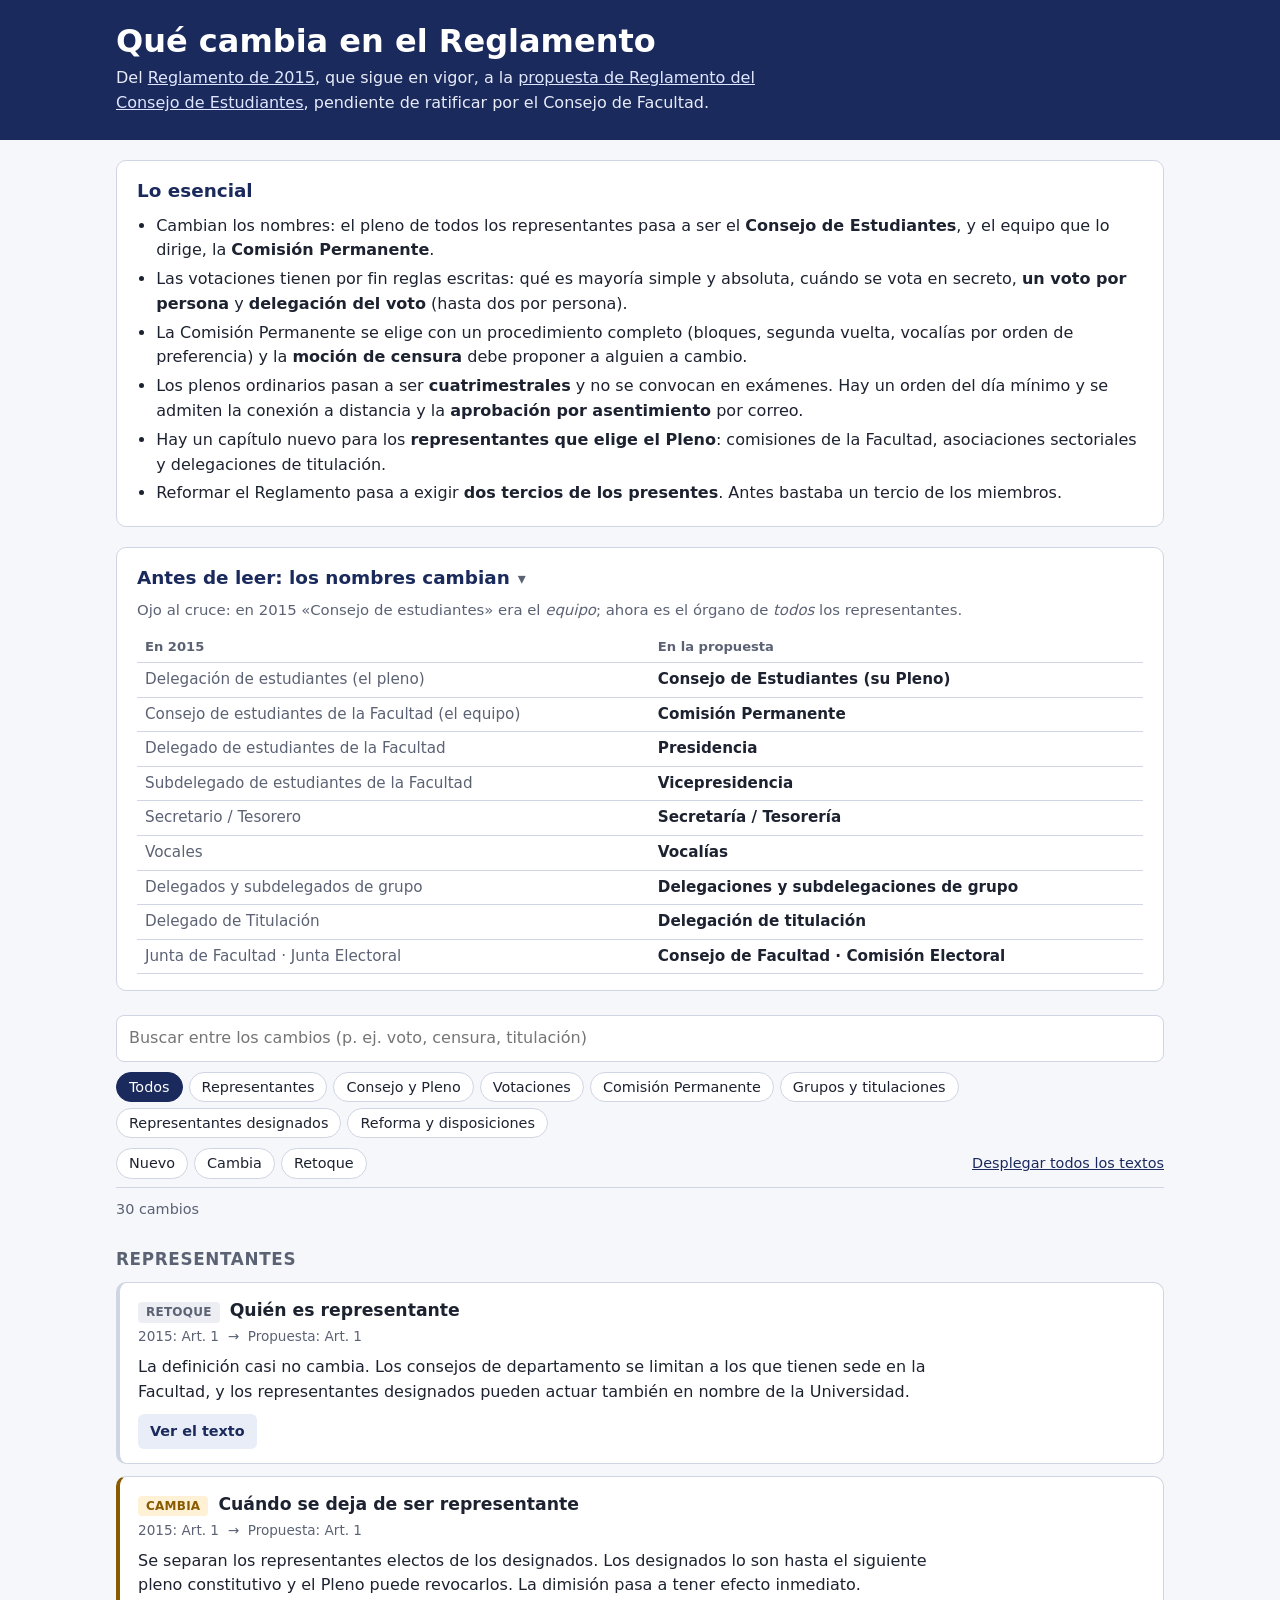
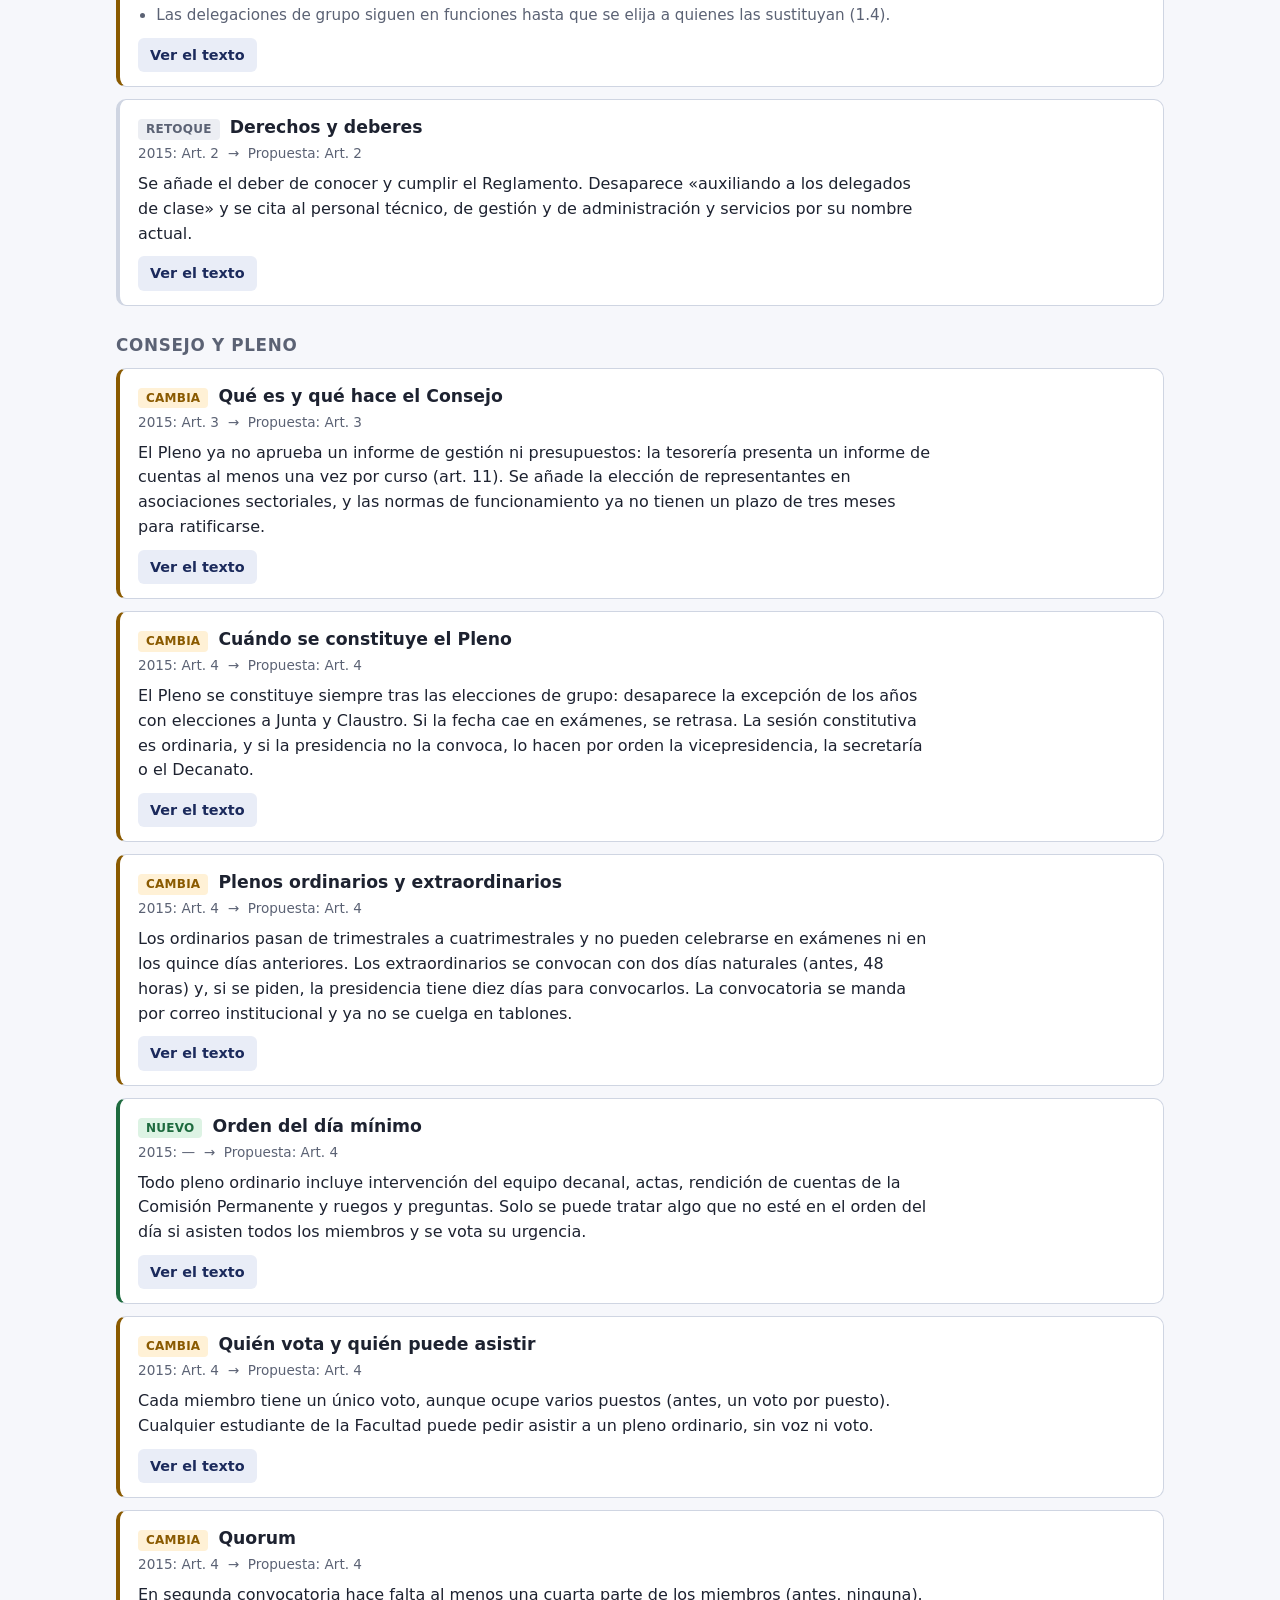
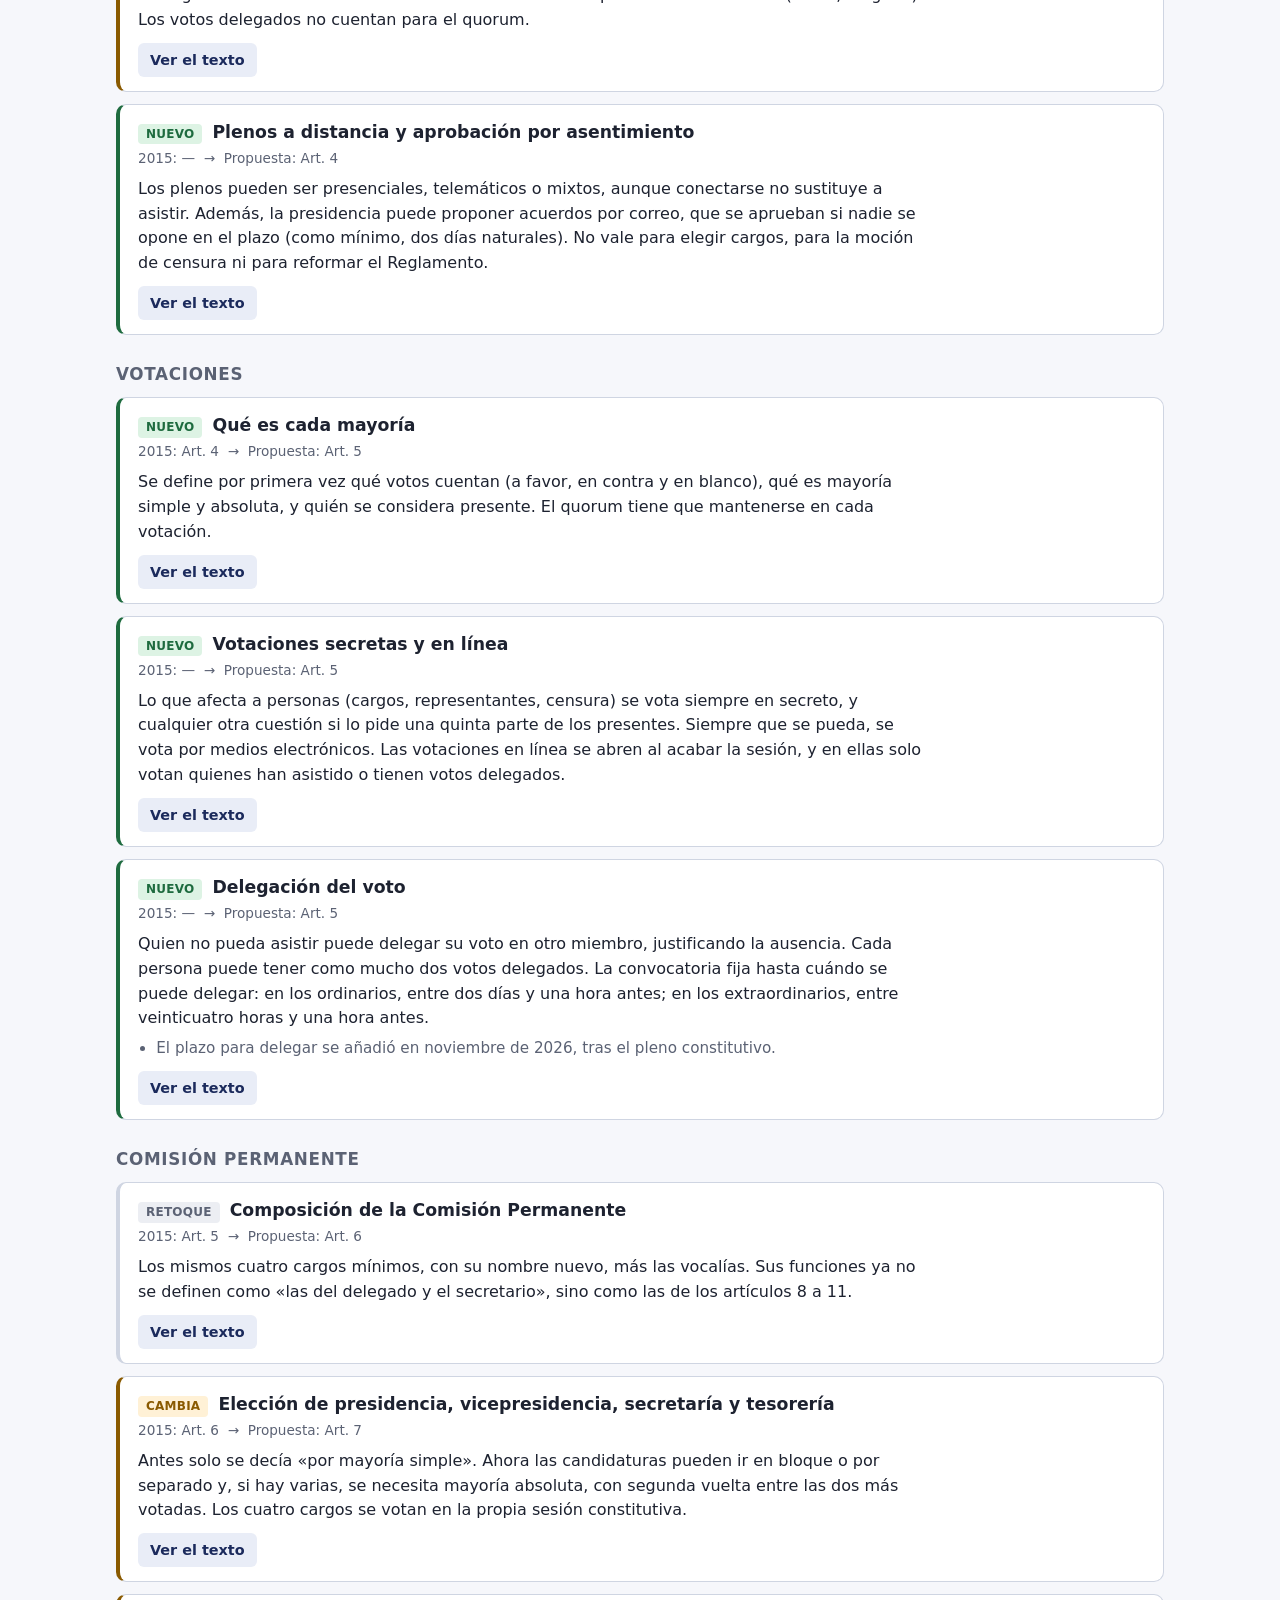
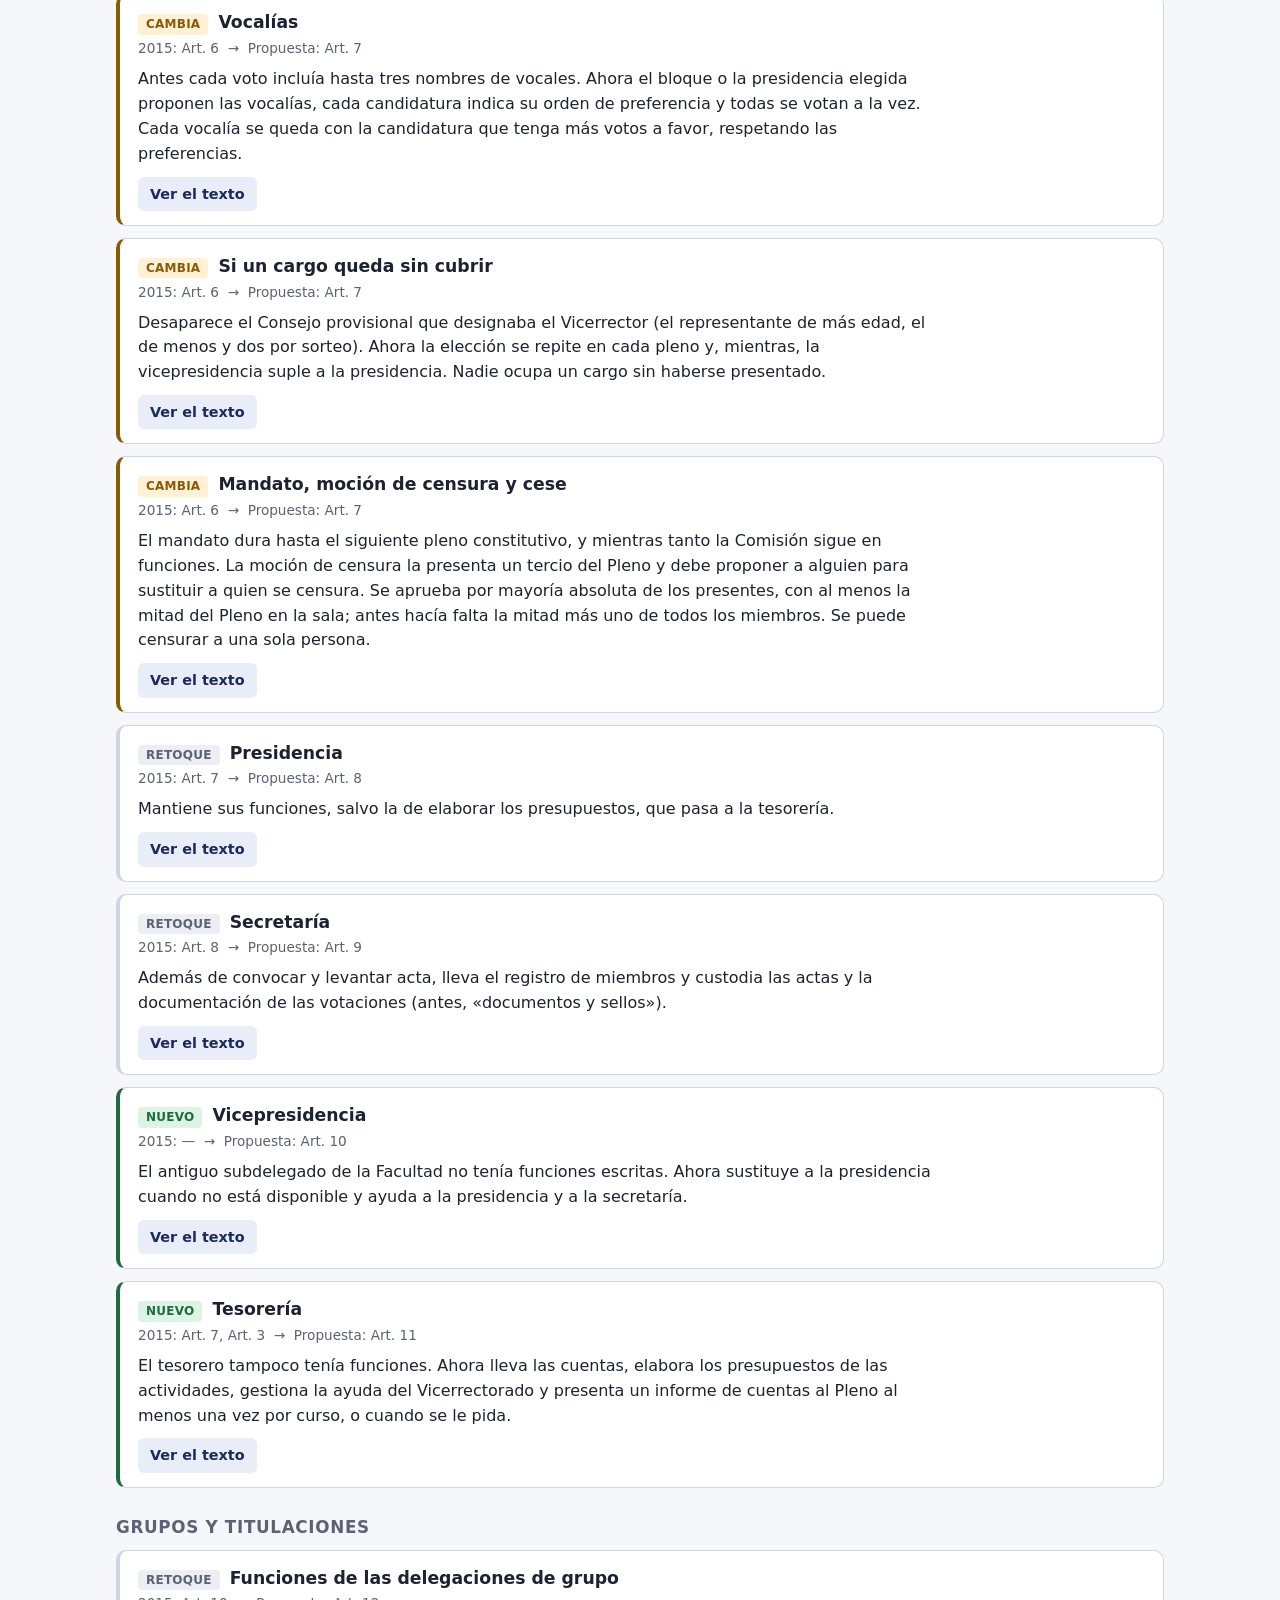
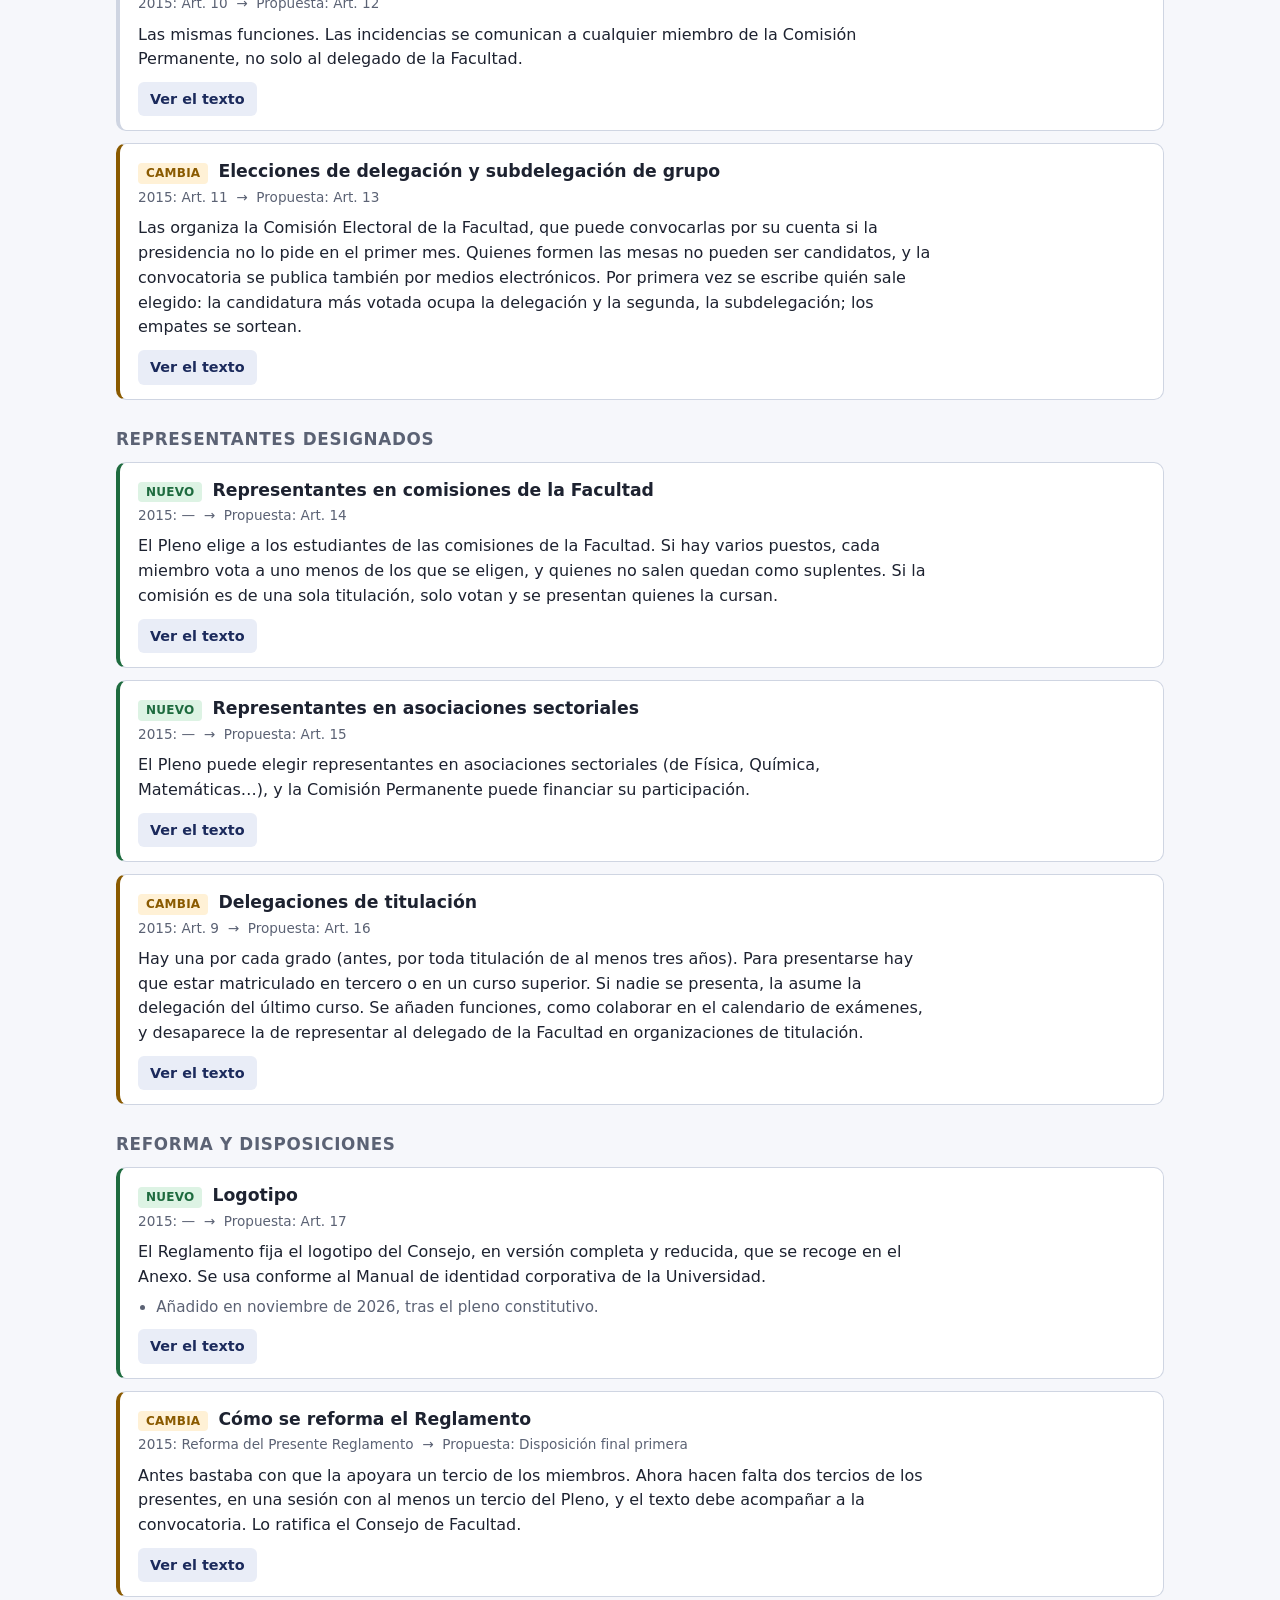
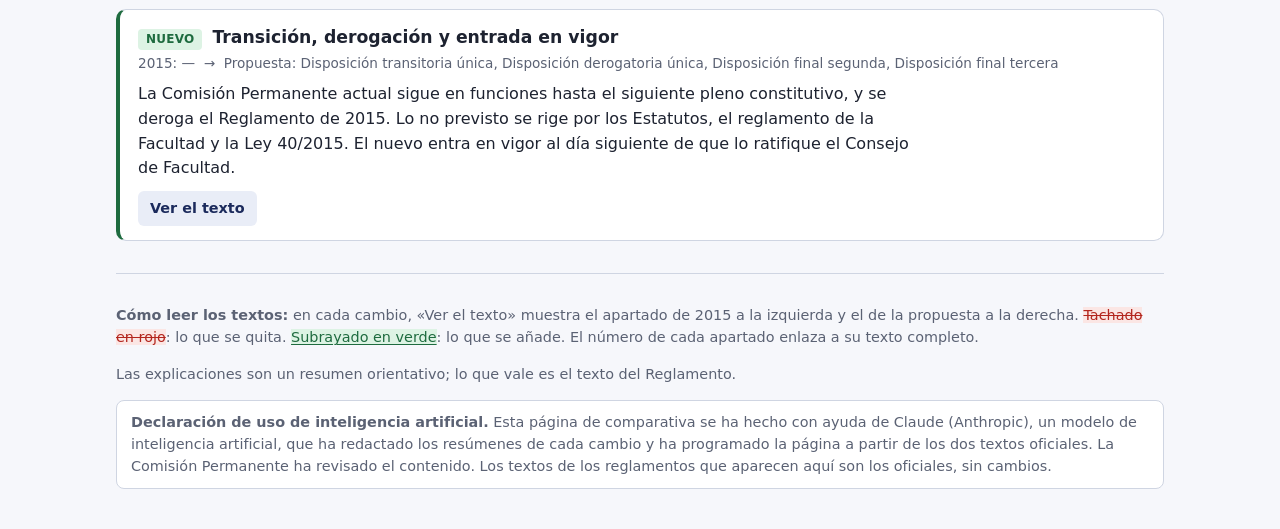
==== comparador/index.html @ 2c2513f0 "Buscador y comparador del Reglamento del Consejo de Estudiantes" ====
<!doctype html>
<html lang="es">
<head>
<meta charset="utf-8">
<meta name="viewport" content="width=device-width, initial-scale=1">
<title>Qué cambia en el Reglamento · Consejo de Estudiantes de Ciencias</title>
<meta name="description" content="Cambios entre el Reglamento de la Delegación de Alumnos de 2015 y la propuesta de Reglamento del Consejo de Estudiantes de la Facultad de Ciencias, tema a tema y con los dos textos lado a lado.">
<link rel="icon" type="image/x-icon" href="../favicon.ico">
<link rel="stylesheet" href="../estilo.css">
<link rel="stylesheet" href="comparador.css">
</head>
<body>
<header class="cabecera">
  <div class="envoltorio">
    <h1>Qué cambia en el Reglamento</h1>
    <p class="entradilla">Del <a id="l-antiguo" target="_top">Reglamento de 2015</a>, que sigue en vigor, a la
      <a id="l-nuevo" target="_top">propuesta de Reglamento del Consejo de Estudiantes</a>, pendiente de ratificar por el Consejo de Facultad.</p>
  </div>
</header>

<main class="envoltorio">
  <section class="bloque" aria-labelledby="t-esencial">
    <h2 id="t-esencial">Lo esencial</h2>
    <ul class="esencial" id="esencial"></ul>
  </section>

  <details class="bloque nombres" open>
    <summary><h2>Antes de leer: los nombres cambian</h2></summary>
    <p class="ayuda">Ojo al cruce: en 2015 «Consejo de estudiantes» era el <em>equipo</em>; ahora es el órgano de <em>todos</em> los representantes.</p>
    <table class="tabla-nombres">
      <thead><tr><th scope="col">En 2015</th><th scope="col">En la propuesta</th></tr></thead>
      <tbody id="nombres"></tbody>
    </table>
  </details>

  <div class="herramientas" id="herramientas">
    <label for="q" class="visualmente-oculto">Buscar entre los cambios</label>
    <input type="search" id="q" placeholder="Buscar entre los cambios (p. ej. voto, censura, titulación)" autocomplete="off">
    <div class="filtros" role="group" aria-label="Filtrar por tema" id="temas"></div>
    <div class="filtros secundarios">
      <div role="group" aria-label="Filtrar por tipo de cambio" id="tipos"></div>
      <button type="button" class="enlace" id="todo">Desplegar todos los textos</button>
    </div>
  </div>
  <p class="estado" id="estado" aria-live="polite"></p>

  <div id="fichas"></div>

  <footer class="pie">
    <p><strong>Cómo leer los textos:</strong> en cada cambio, «Ver el texto» muestra el apartado de 2015 a la izquierda y el de la propuesta a la derecha.
      <del class="d">Tachado en rojo</del>: lo que se quita. <ins class="i">Subrayado en verde</ins>: lo que se añade. El número de cada apartado enlaza a su texto completo.</p>
    <p>Las explicaciones son un resumen orientativo; lo que vale es el texto del Reglamento.</p>
    <p class="ia"><strong>Declaración de uso de inteligencia artificial.</strong> Esta página de comparativa se ha hecho con ayuda de Claude (Anthropic), un modelo de inteligencia artificial,
      que ha redactado los resúmenes de cada cambio y ha programado la página a partir de los dos textos oficiales. La Comisión Permanente ha revisado el contenido.
      Los textos de los reglamentos que aparecen aquí son los oficiales, sin cambios.</p>
  </footer>
</main>
<script src="comparador.js"></script>
</body>
</html>
---- estilo.css ----
/* Estilo común del buscador y del comparador. Solo tema claro: se incrustan en cienzdel.unizar.es, que es claro. */
:root {
  --azul: #1b2a5c;
  --azul-claro: #e9edf7;
  --texto: #1d2230;
  --suave: #5b6274;
  --borde: #cfd5e2;
  --fondo: #f6f7fb;
  --tarjeta: #ffffff;
  --rojo: #b3261e;
  --rojo-fondo: #fbe6e4;
  --verde: #1e6b3f;
  --verde-fondo: #ddf3e4;
  --ambar: #8a5a00;
  --ambar-fondo: #fff1d6;
  --gris-fondo: #eceef3;
  color-scheme: light;
}
* { box-sizing: border-box; }
html { -webkit-text-size-adjust: 100%; }
body { margin: 0; font: 16px/1.55 system-ui, -apple-system, "Segoe UI", Roboto, sans-serif; color: var(--texto); background: var(--fondo); }
a { color: var(--azul); }
.envoltorio { max-width: 1080px; margin: 0 auto; padding: 0 16px; }
button { font: inherit; cursor: pointer; }
:focus-visible { outline: 3px solid color-mix(in srgb, var(--azul) 45%, transparent); outline-offset: 2px; }
mark { background: #ffe58a; color: inherit; padding: 0 1px; border-radius: 2px; }
.visualmente-oculto { position: absolute; width: 1px; height: 1px; overflow: hidden; clip: rect(0 0 0 0); white-space: nowrap; }

input[type="search"] {
  font: inherit; width: 100%; padding: 10px 12px; border: 1px solid var(--borde); border-radius: 8px;
  background: var(--tarjeta); color: var(--texto);
}
input[type="search"]:focus { border-color: var(--azul); }

.chip {
  border: 1px solid var(--borde); background: var(--tarjeta); color: var(--texto);
  border-radius: 999px; padding: 4px 12px; font-size: .9rem; line-height: 1.4;
}
.chip:hover { border-color: var(--azul); }
.chip[aria-pressed="true"] { background: var(--azul); border-color: var(--azul); color: #fff; }

.etiqueta { display: inline-block; font-size: .75rem; font-weight: 700; letter-spacing: .02em; text-transform: uppercase;
  padding: 1px 8px; border-radius: 4px; white-space: nowrap; }
.etiqueta.nuevo { background: var(--verde-fondo); color: var(--verde); }
.etiqueta.cambia { background: var(--ambar-fondo); color: var(--ambar); }
.etiqueta.retoque { background: var(--gris-fondo); color: var(--suave); }
.etiqueta.doc-nuevo { background: var(--azul-claro); color: var(--azul); }
.etiqueta.doc-antiguo { background: var(--gris-fondo); color: var(--suave); }
---- comparador/comparador.css ----
.cabecera { background: var(--azul); color: #fff; padding: 22px 0 24px; }
.cabecera h1 { margin: 0 0 6px; font-size: clamp(1.5rem, 4vw, 2rem); line-height: 1.2; }
.cabecera a { color: #dfe6ff; }
.entradilla { margin: 0; max-width: 68ch; color: #e8ecf8; }

.bloque { background: var(--tarjeta); border: 1px solid var(--borde); border-radius: 10px; padding: 16px 20px; margin: 20px 0; }
.bloque h2 { font-size: 1.15rem; margin: 0 0 8px; color: var(--azul); }
.esencial { margin: 0; padding-left: 1.2em; }
.esencial li { margin: 4px 0; }
.nombres summary { cursor: pointer; list-style: none; }
.nombres summary::-webkit-details-marker { display: none; }
.nombres summary h2 { display: inline; }
.nombres summary::after { content: "▾"; color: var(--suave); margin-left: 8px; }
.nombres:not([open]) summary::after { content: "▸"; }
.ayuda { color: var(--suave); font-size: .93rem; margin: 6px 0 10px; }
.tabla-nombres { border-collapse: collapse; width: 100%; font-size: .95rem; }
.tabla-nombres th, .tabla-nombres td { text-align: left; padding: 5px 8px; border-bottom: 1px solid var(--borde); vertical-align: top; }
.tabla-nombres th { font-size: .82rem; color: var(--suave); font-weight: 600; }
.tabla-nombres td:first-child { color: var(--suave); }
.tabla-nombres td:last-child { font-weight: 600; }

.herramientas { padding: 4px 0 8px; border-bottom: 1px solid var(--borde); }
.reescrito { margin: 10px 0 0; font-size: .82rem; color: var(--suave); font-style: italic; }
.filtros { display: flex; flex-wrap: wrap; gap: 6px; margin-top: 10px; }
.filtros.secundarios { justify-content: space-between; align-items: center; gap: 10px; }
.filtros.secundarios > div { display: flex; flex-wrap: wrap; gap: 6px; }
.chip.t-nuevo[aria-pressed="true"] { background: var(--verde); border-color: var(--verde); }
.chip.t-cambia[aria-pressed="true"] { background: var(--ambar); border-color: var(--ambar); }
.chip.t-retoque[aria-pressed="true"] { background: var(--suave); border-color: var(--suave); }
.enlace { background: none; border: 0; color: var(--azul); text-decoration: underline; padding: 4px 0; font-size: .9rem; }
.estado { color: var(--suave); font-size: .9rem; margin: 10px 0 0; }

.tema { margin: 26px 0 0; }
.tema > h2 { font-size: 1.05rem; text-transform: uppercase; letter-spacing: .04em; color: var(--suave); margin: 0 0 10px; }
.ficha { background: var(--tarjeta); border: 1px solid var(--borde); border-radius: 10px; padding: 14px 18px; margin: 0 0 12px; }
.ficha.nuevo { border-left: 4px solid var(--verde); }
.ficha.cambia { border-left: 4px solid var(--ambar); }
.ficha.retoque { border-left: 4px solid var(--borde); }
.ficha h3 { margin: 0; font-size: 1.08rem; display: flex; gap: 10px; align-items: baseline; flex-wrap: wrap; }
.ficha .donde { font-size: .85rem; color: var(--suave); margin: 2px 0 0; }
.ficha .resumen { margin: 8px 0 0; max-width: 78ch; }
.ficha ul.puntos { margin: 6px 0 0; padding-left: 1.2em; color: var(--suave); font-size: .95rem; }
.ver { margin-top: 10px; background: var(--azul-claro); color: var(--azul); border: 0; border-radius: 6px; padding: 6px 12px; font-size: .9rem; font-weight: 600; }
.ver[aria-expanded="true"] { background: var(--azul); color: #fff; }

.textos { margin-top: 12px; border-top: 1px solid var(--borde); }
.textos-cab, .par { display: grid; grid-template-columns: 1fr 1fr; gap: 0 20px; }
.textos-cab { font-size: .8rem; font-weight: 700; text-transform: uppercase; letter-spacing: .03em; color: var(--suave); padding: 8px 0 2px; }
.par { border-bottom: 1px dashed var(--borde); padding: 8px 0; font-size: .93rem; }
.par:last-child { border-bottom: 0; }
.celda .rot { display: none; }
.celda .ref { font-size: .8rem; font-weight: 700; }
.celda p { margin: 2px 0; }
.celda .vacia { color: var(--suave); font-style: italic; }
.n2 { margin-left: 1.4em !important; }
.n3 { margin-left: 2.8em !important; }
del.d { color: var(--rojo); background: var(--rojo-fondo); text-decoration: line-through; text-decoration-thickness: 1px; }
ins.i { color: var(--verde); background: var(--verde-fondo); text-decoration: underline; text-decoration-thickness: 1px; text-underline-offset: 2px; }
.celda.solo-nuevo ins.i, .celda.solo-antiguo del.d { background: none; text-decoration: none; color: inherit; }

.pie { margin: 32px 0 40px; padding-top: 16px; border-top: 1px solid var(--borde); font-size: .9rem; color: var(--suave); }
.pie .ia { background: var(--tarjeta); border: 1px solid var(--borde); border-radius: 8px; padding: 10px 14px; }

@media (max-width: 720px) {
  .textos-cab { display: none; }
  .par { grid-template-columns: 1fr; gap: 6px; }
  .celda .rot { display: inline-block; font-size: .72rem; font-weight: 700; text-transform: uppercase; color: var(--suave); margin-right: 6px; }
  .ficha { padding: 12px 14px; }
}
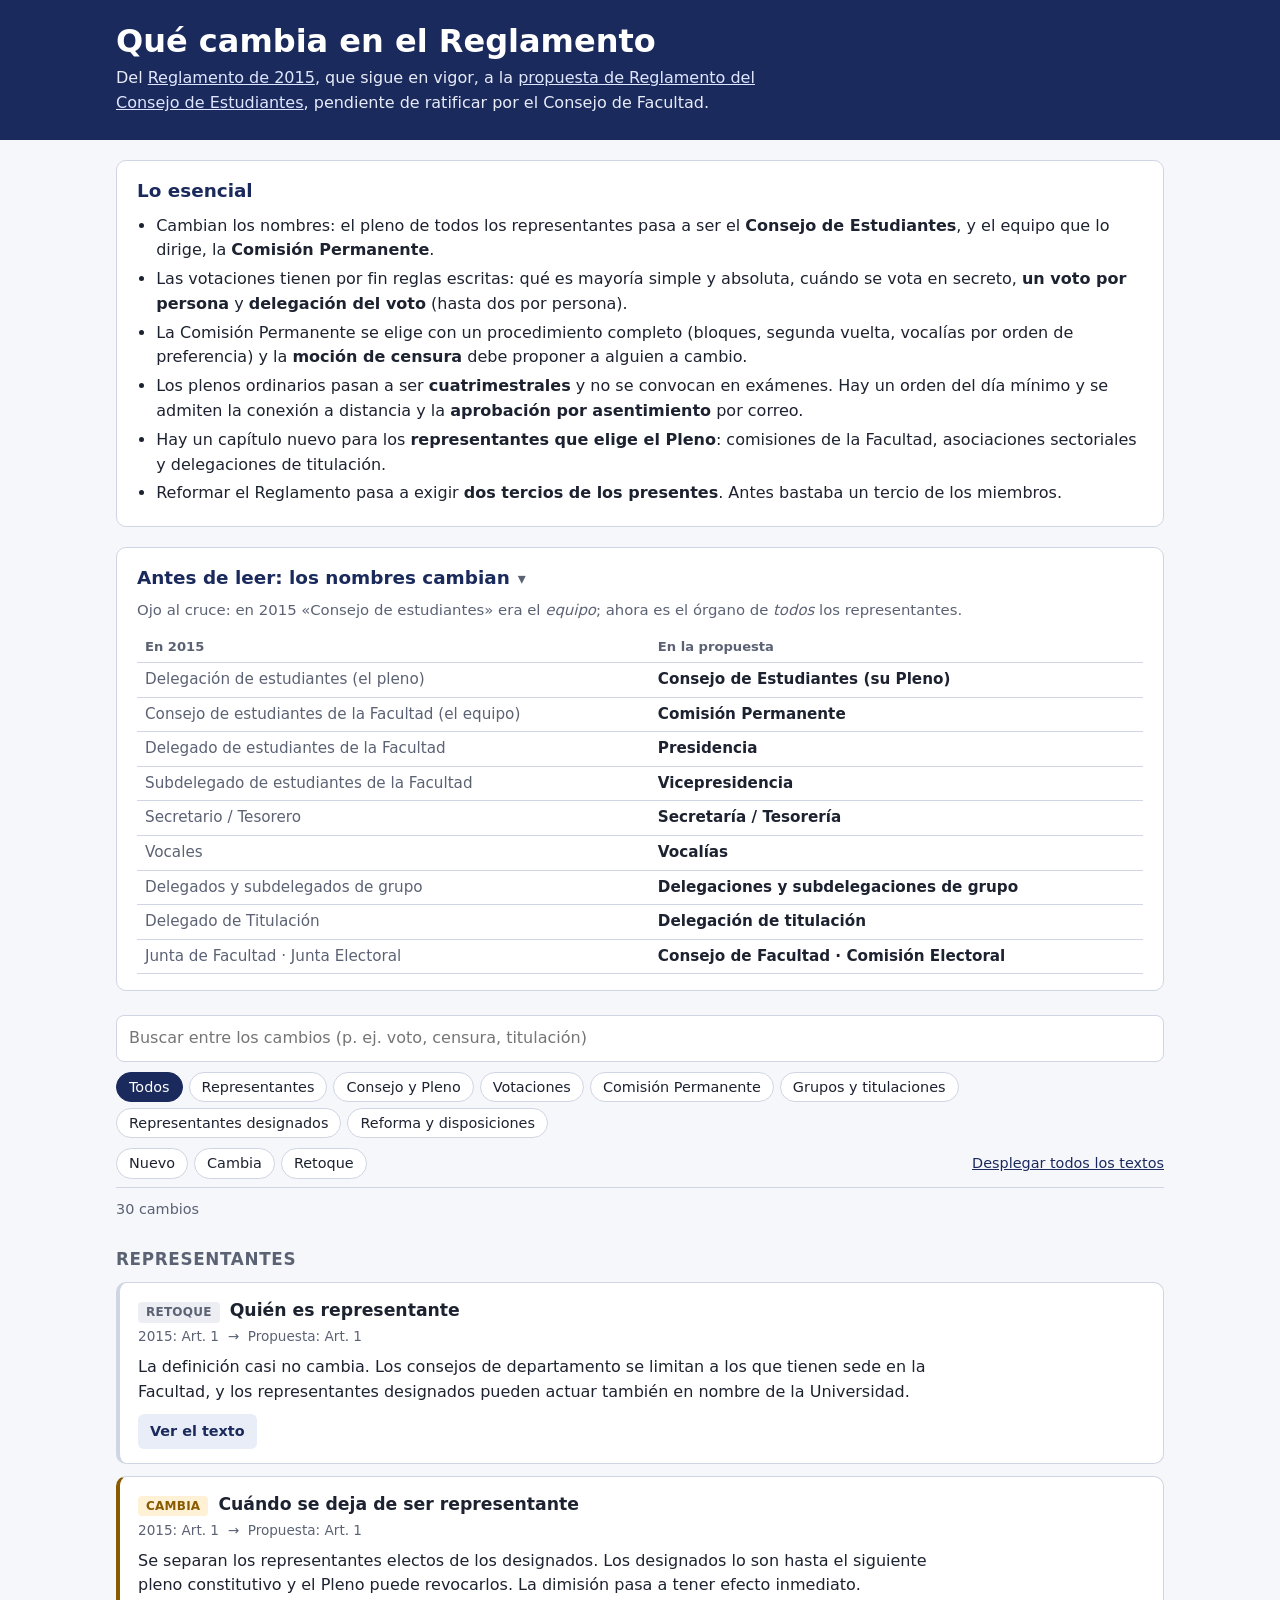
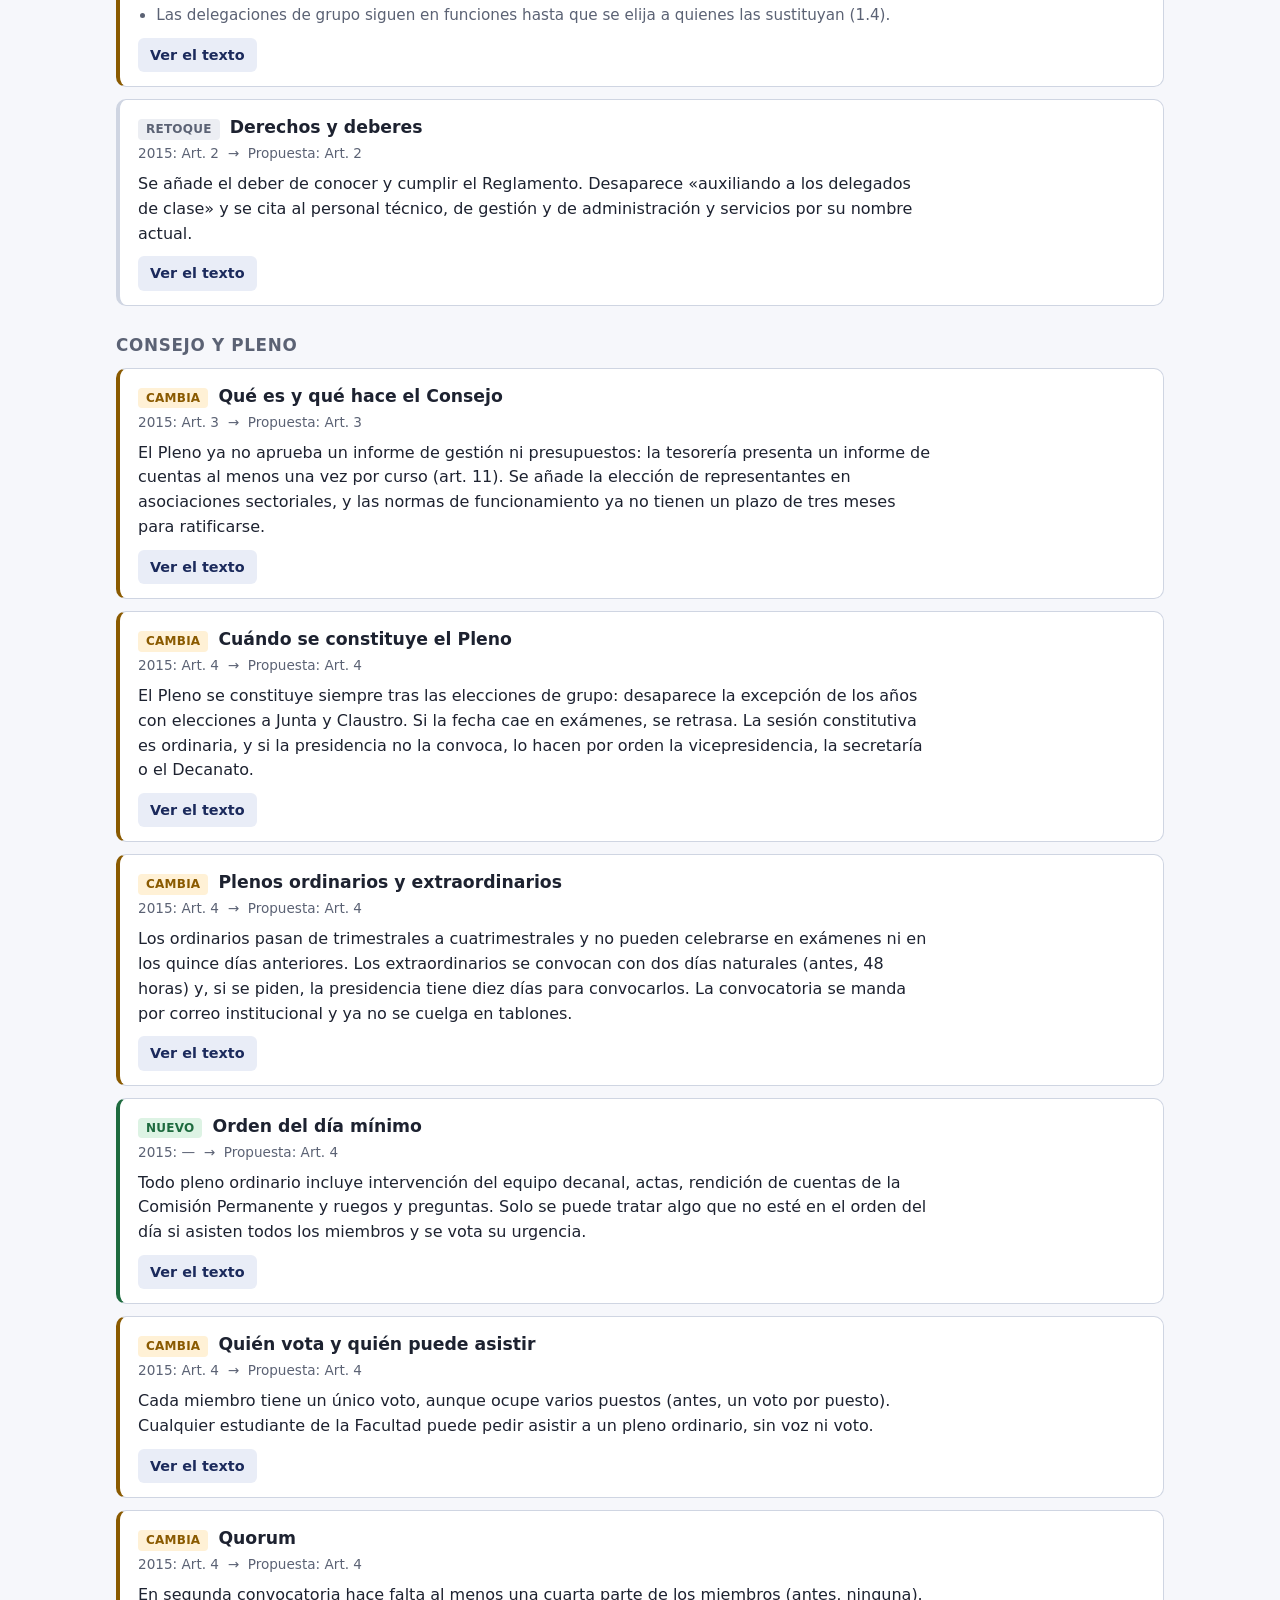
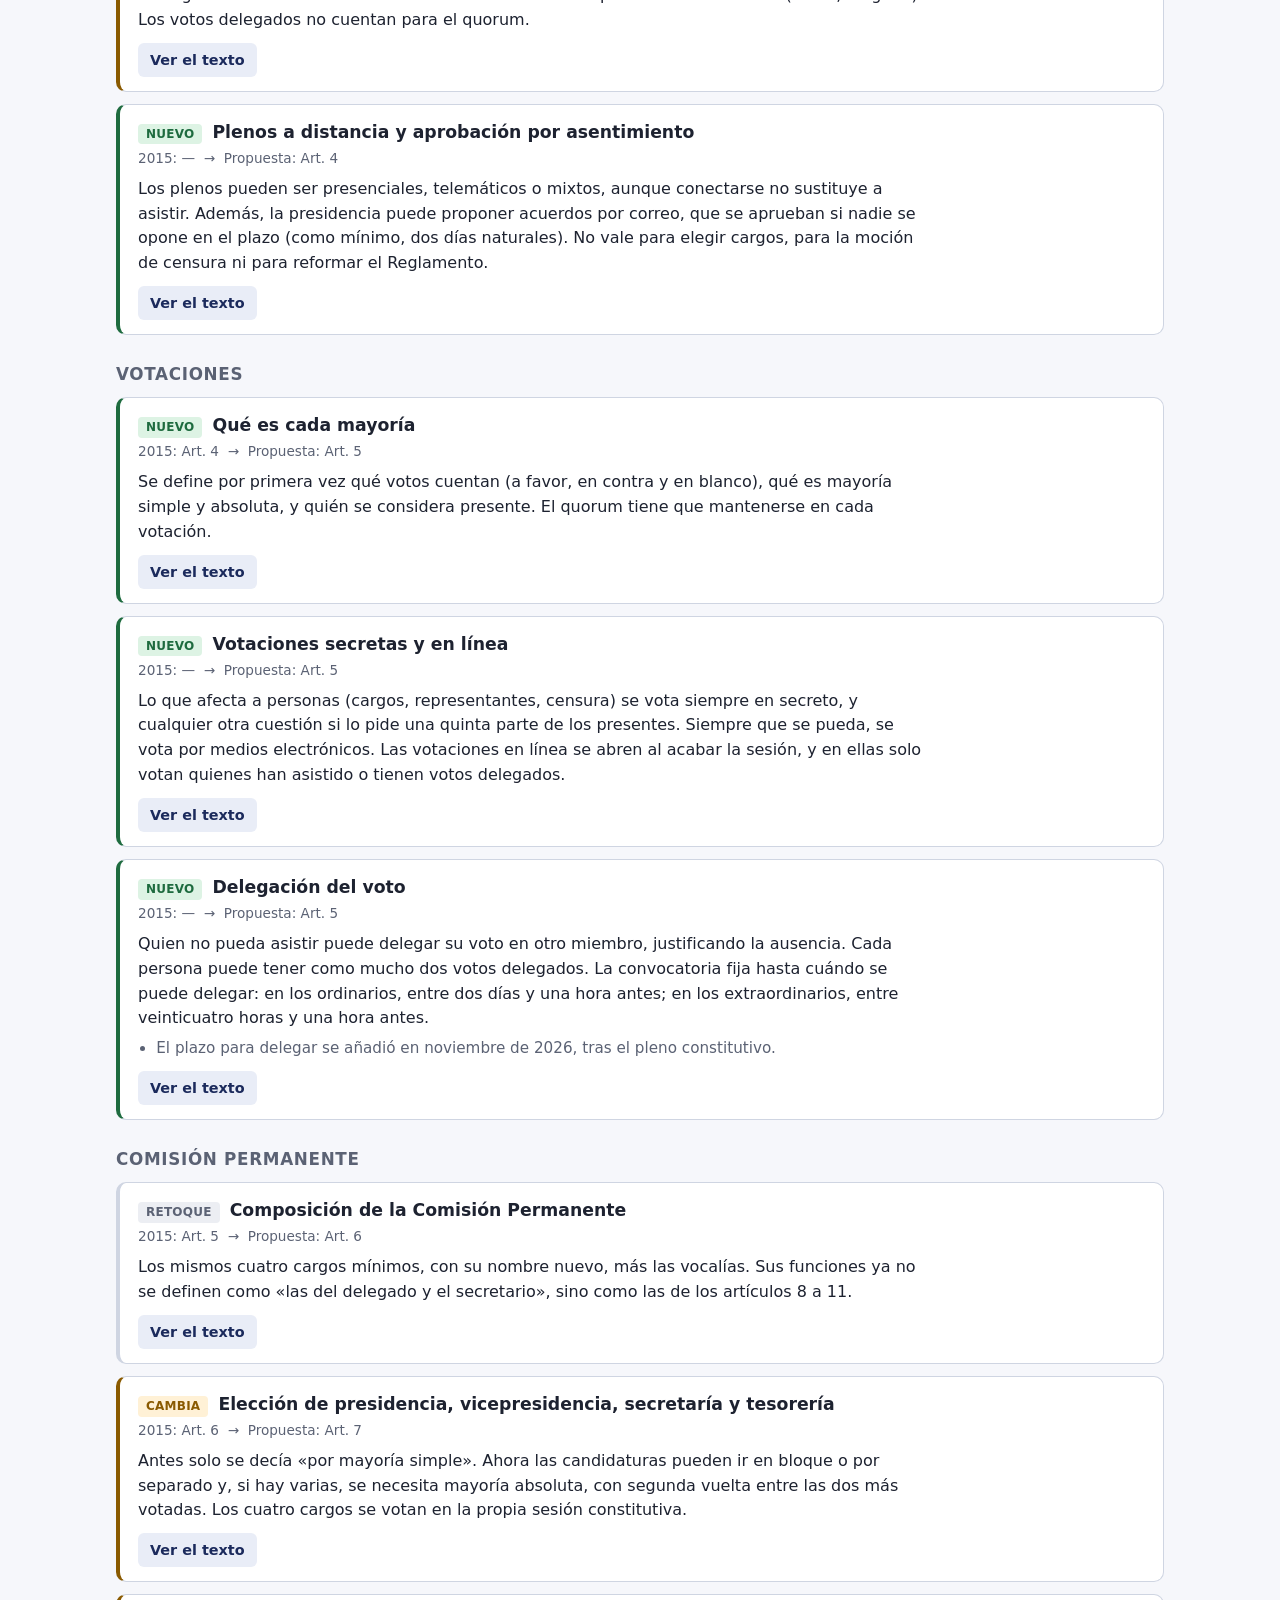
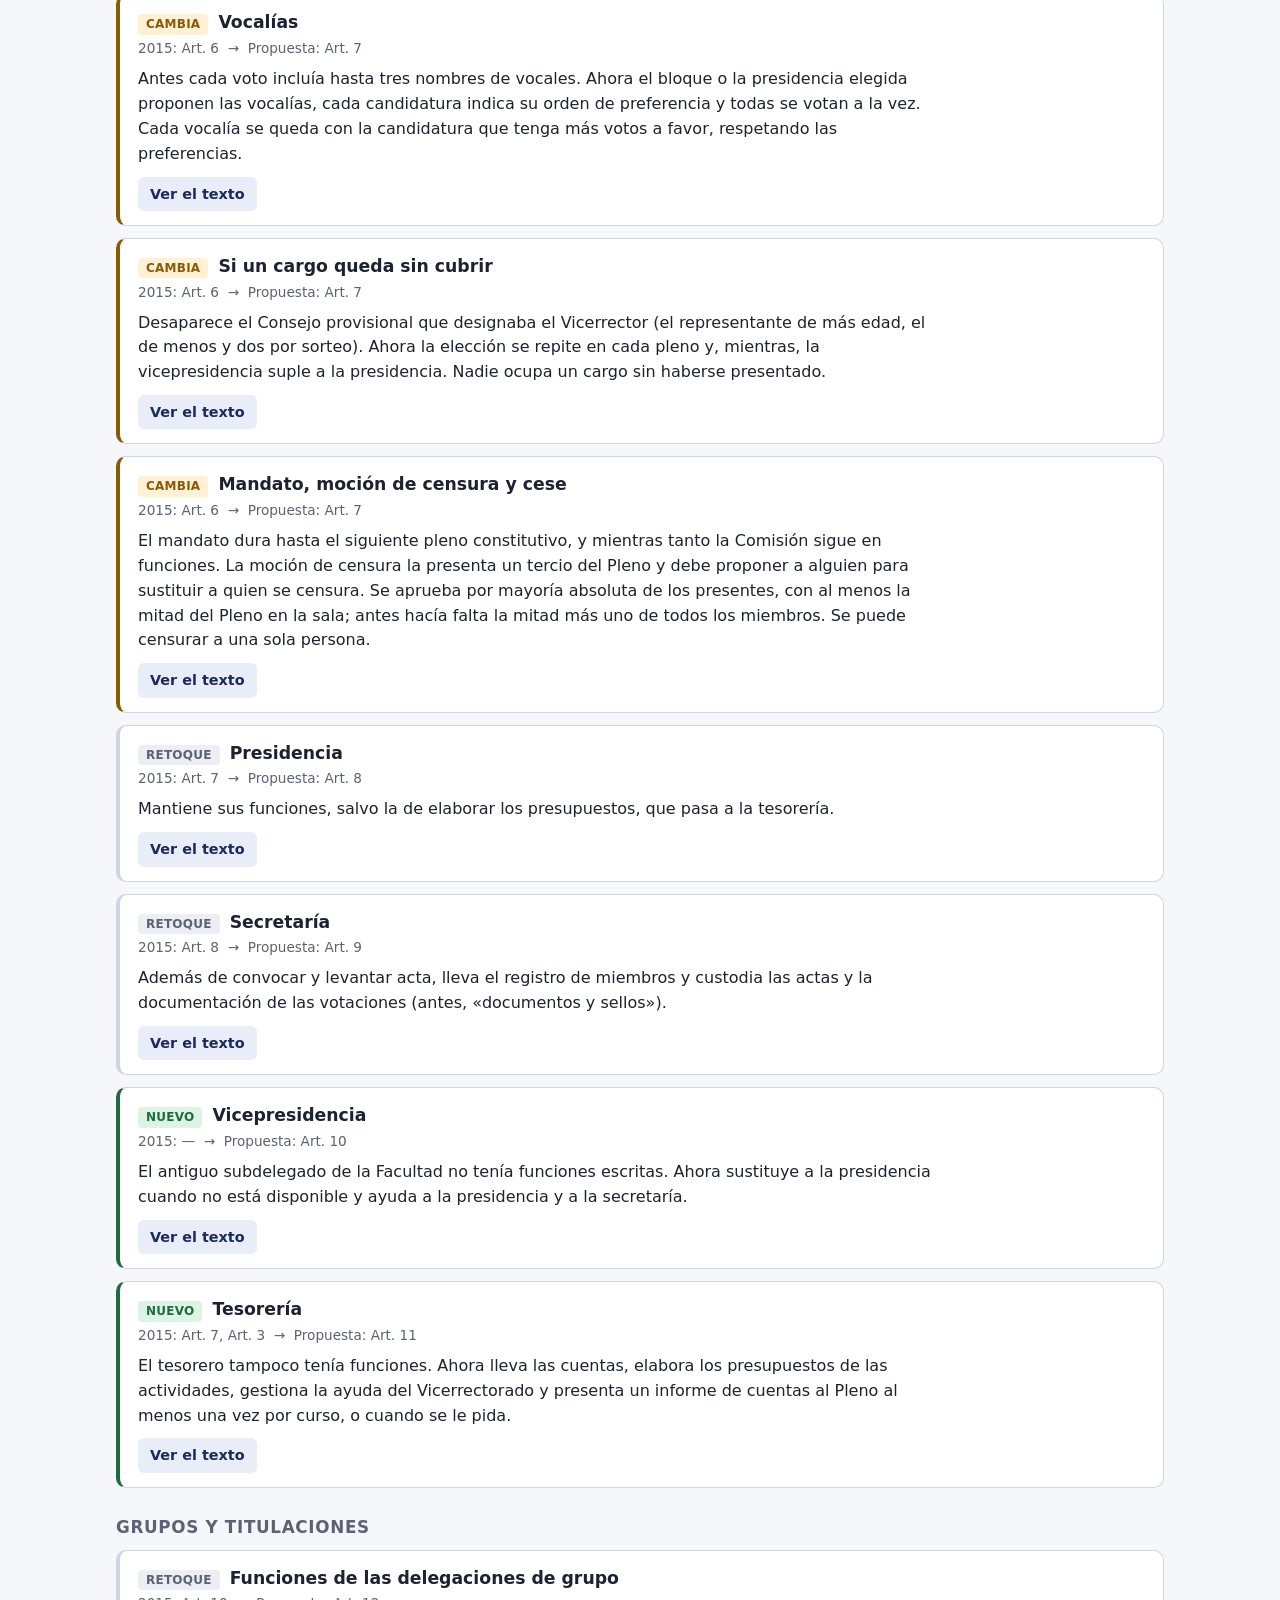
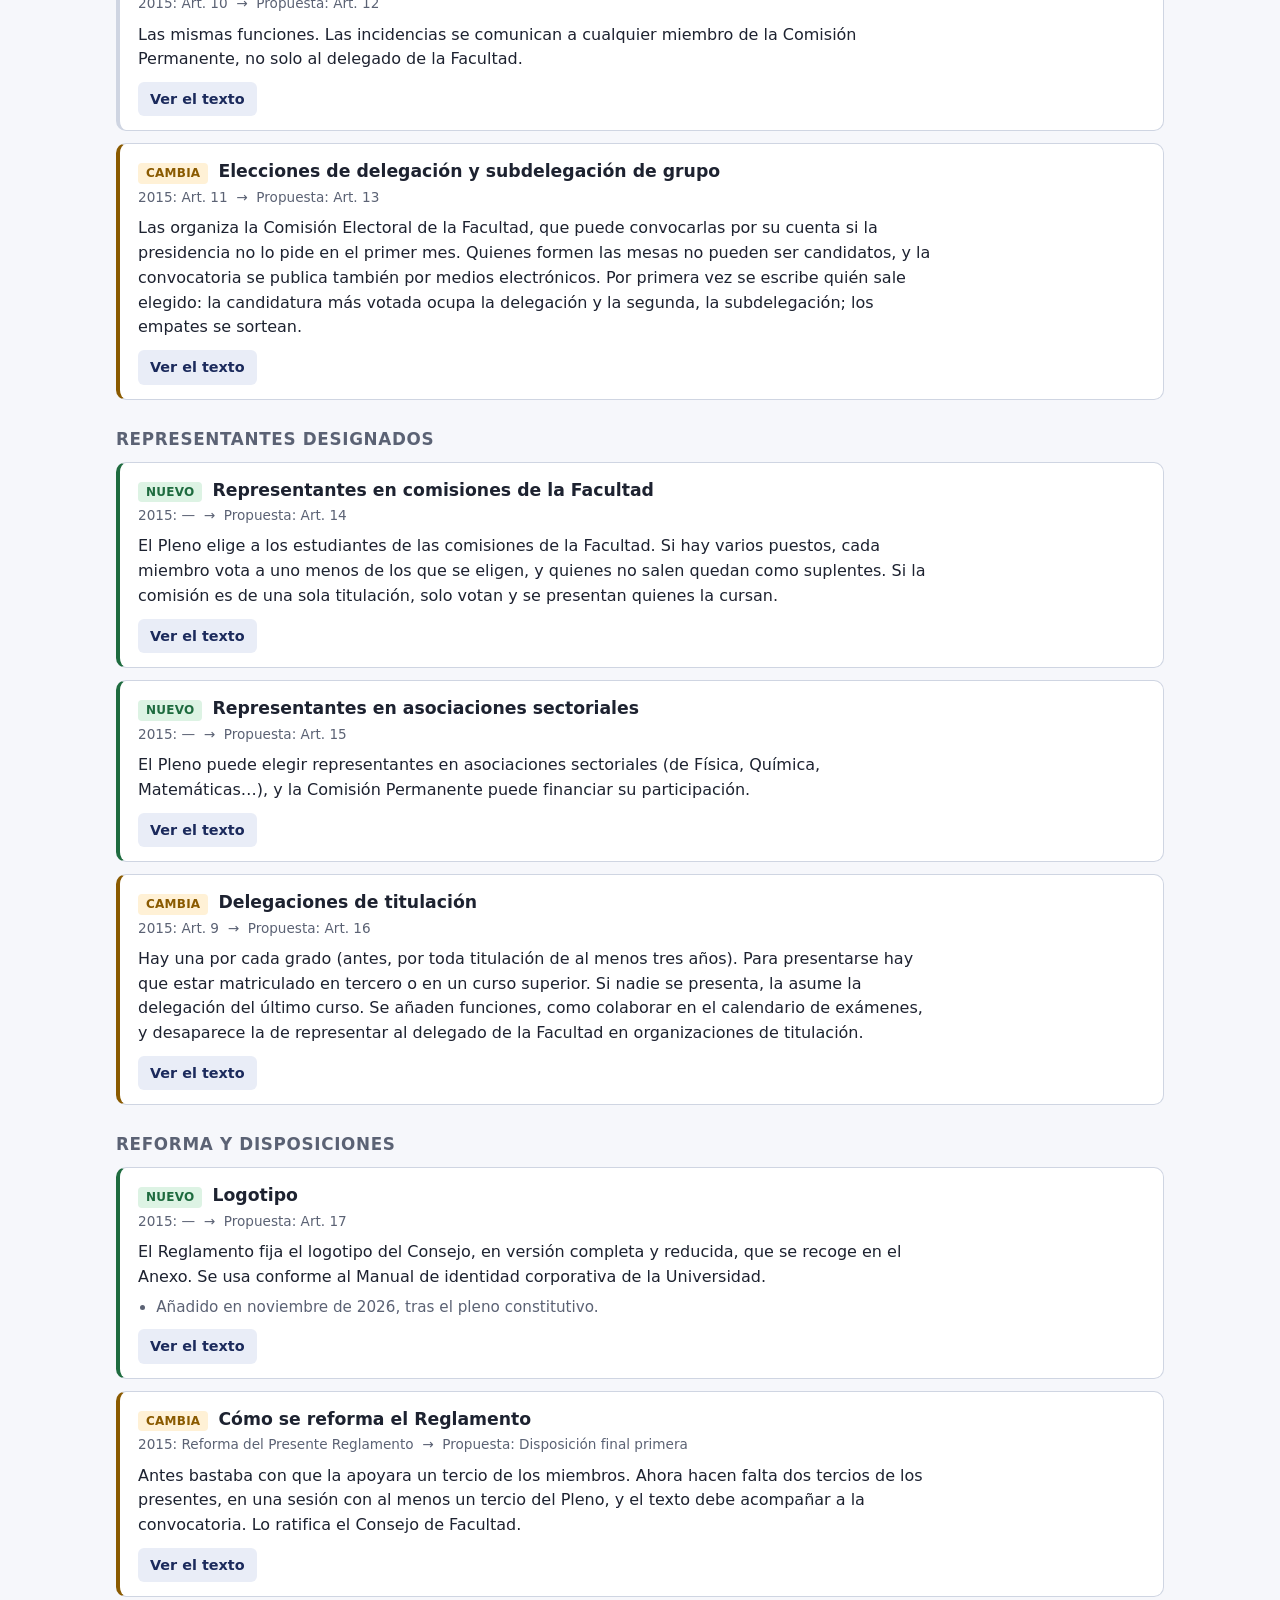
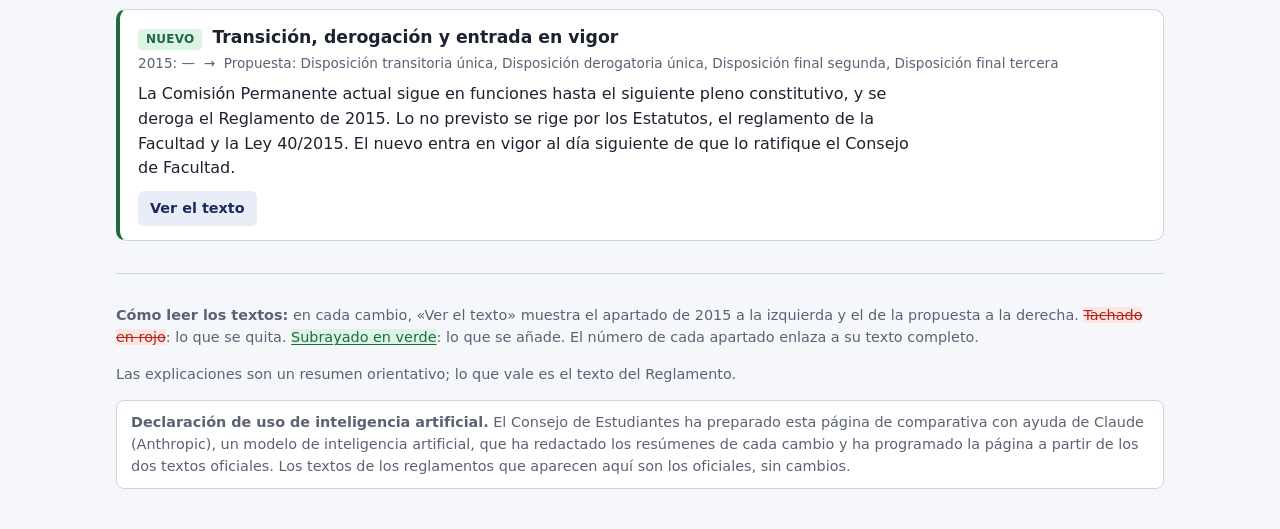
==== commit c7ff525a: "Buscador: palabras vacías y coincidencias al inicio de palabra; declaración de IA" ====
--- a/comparador/index.html
+++ b/comparador/index.html
@@ -50,8 +50,8 @@
     <p><strong>Cómo leer los textos:</strong> en cada cambio, «Ver el texto» muestra el apartado de 2015 a la izquierda y el de la propuesta a la derecha.
       <del class="d">Tachado en rojo</del>: lo que se quita. <ins class="i">Subrayado en verde</ins>: lo que se añade. El número de cada apartado enlaza a su texto completo.</p>
     <p>Las explicaciones son un resumen orientativo; lo que vale es el texto del Reglamento.</p>
-    <p class="ia"><strong>Declaración de uso de inteligencia artificial.</strong> Esta página de comparativa se ha hecho con ayuda de Claude (Anthropic), un modelo de inteligencia artificial,
-      que ha redactado los resúmenes de cada cambio y ha programado la página a partir de los dos textos oficiales. La Comisión Permanente ha revisado el contenido.
+    <p class="ia"><strong>Declaración de uso de inteligencia artificial.</strong> El Consejo de Estudiantes ha preparado esta página de comparativa con ayuda de Claude (Anthropic),
+      un modelo de inteligencia artificial, que ha redactado los resúmenes de cada cambio y ha programado la página a partir de los dos textos oficiales.
       Los textos de los reglamentos que aparecen aquí son los oficiales, sin cambios.</p>
   </footer>
 </main>
